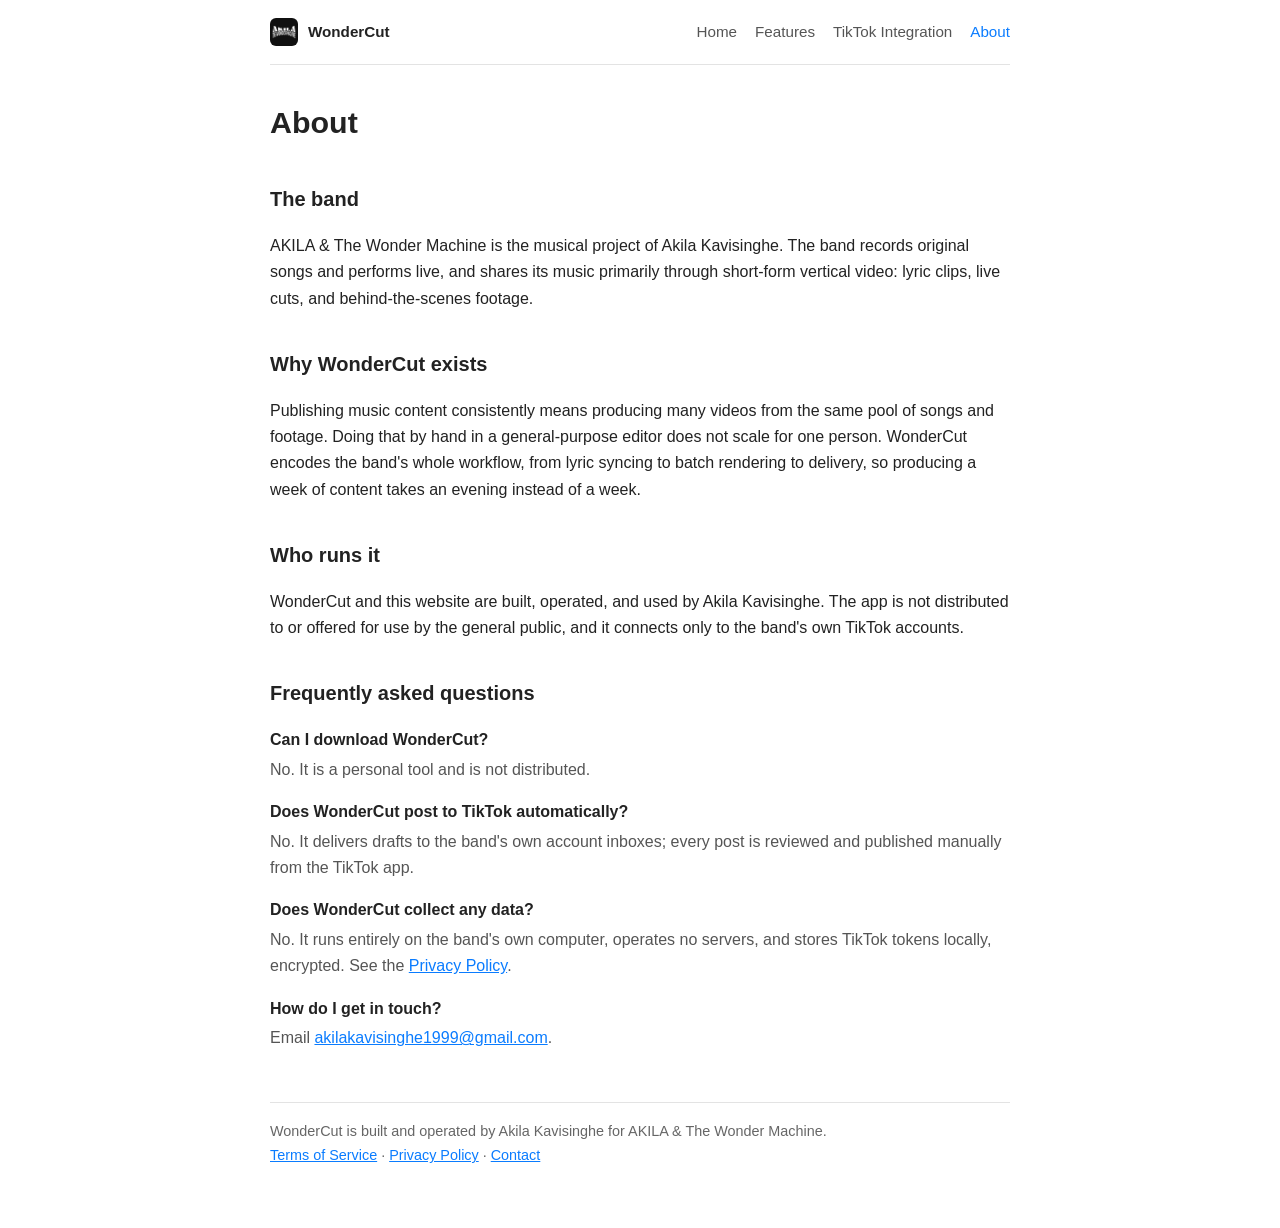
==== about/index.html @ bc845788 "WonderCut site: home, features, TikTok integration, about, terms, privacy Co-Authored-By: Claude Opu" ====
<!doctype html>
<html lang="en">
<head>
  <meta charset="utf-8" />
  <meta name="viewport" content="width=device-width, initial-scale=1" />
  <title>WonderCut</title>
  <link rel="stylesheet" href="../style.css" />
  <link rel="icon" href="../icon.png" />
</head>
<body>
  <nav>
    <a class="brand" href="../"><img src="../icon.png" alt="" />WonderCut</a>
    <a href="../">Home</a>
    <a href="../features/">Features</a>
    <a href="../tiktok-integration/">TikTok Integration</a>
    <a href="../about/" class="active">About</a>
  </nav>

  <h1>About</h1>

  <h2>The band</h2>
  <p>AKILA &amp; The Wonder Machine is the musical project of Akila Kavisinghe. The band records
  original songs and performs live, and shares its music primarily through short-form vertical
  video: lyric clips, live cuts, and behind-the-scenes footage.</p>

  <h2>Why WonderCut exists</h2>
  <p>Publishing music content consistently means producing many videos from the same pool of songs
  and footage. Doing that by hand in a general-purpose editor does not scale for one person.
  WonderCut encodes the band's whole workflow, from lyric syncing to batch rendering to delivery, so
  producing a week of content takes an evening instead of a week.</p>

  <h2>Who runs it</h2>
  <p>WonderCut and this website are built, operated, and used by Akila Kavisinghe. The app is not
  distributed to or offered for use by the general public, and it connects only to the band's own
  TikTok accounts.</p>

  <h2>Frequently asked questions</h2>
  <dl>
    <dt>Can I download WonderCut?</dt>
    <dd>No. It is a personal tool and is not distributed.</dd>
    <dt>Does WonderCut post to TikTok automatically?</dt>
    <dd>No. It delivers drafts to the band's own account inboxes; every post is reviewed and
    published manually from the TikTok app.</dd>
    <dt>Does WonderCut collect any data?</dt>
    <dd>No. It runs entirely on the band's own computer, operates no servers, and stores TikTok
    tokens locally, encrypted. See the <a href="../privacy-policy/">Privacy Policy</a>.</dd>
    <dt>How do I get in touch?</dt>
    <dd>Email <a href="mailto:akilakavisinghe1999@gmail.com">akilakavisinghe1999@gmail.com</a>.</dd>
  </dl>

  <footer>
    WonderCut is built and operated by Akila Kavisinghe for AKILA &amp; The Wonder Machine.<br />
    <a href="../terms-of-service/">Terms of Service</a> &middot;
    <a href="../privacy-policy/">Privacy Policy</a> &middot;
    <a href="mailto:akilakavisinghe1999@gmail.com">Contact</a>
  </footer>
</body>
</html>
---- style.css ----
* { box-sizing: border-box; }
body {
  font-family: -apple-system, BlinkMacSystemFont, "Segoe UI", sans-serif;
  max-width: 780px; margin: 0 auto; padding: 0 20px 60px;
  line-height: 1.65; color: #222; background: #fff;
}
nav {
  display: flex; flex-wrap: wrap; gap: 4px 18px; align-items: center;
  padding: 18px 0; margin-bottom: 32px; border-bottom: 1px solid #e3e3e3;
}
nav .brand { display: flex; align-items: center; gap: 10px; font-weight: 700; margin-right: auto; color: inherit; text-decoration: none; }
nav .brand img { width: 28px; height: 28px; border-radius: 6px; }
nav a { color: #555; text-decoration: none; font-size: 0.95em; }
nav a:hover, nav a.active { color: #0a7cff; }
h1 { font-size: 1.9em; margin: 0.4em 0 0.3em; }
h2 { font-size: 1.25em; margin-top: 1.8em; }
h3 { font-size: 1.05em; margin-top: 1.4em; }
.tagline { color: #666; font-size: 1.12em; margin-top: 0; }
.hero { display: flex; gap: 24px; align-items: center; margin: 30px 0; }
.hero img { width: 96px; height: 96px; border-radius: 20px; flex-shrink: 0; }
.card-grid { display: grid; grid-template-columns: repeat(auto-fit, minmax(220px, 1fr)); gap: 14px; margin: 20px 0; }
.card { border: 1px solid #e3e3e3; border-radius: 10px; padding: 14px 16px; }
.card h3 { margin: 0 0 6px; }
.card p { margin: 0; font-size: 0.93em; color: #555; }
.step { display: flex; gap: 14px; margin: 14px 0; }
.step .n {
  flex-shrink: 0; width: 28px; height: 28px; border-radius: 50%;
  background: #0a7cff; color: #fff; font-weight: 700; font-size: 0.9em;
  display: flex; align-items: center; justify-content: center; margin-top: 2px;
}
dl dt { font-weight: 600; margin-top: 1em; }
dl dd { margin: 0.2em 0 0; color: #555; }
code { background: #f2f2f2; padding: 1px 5px; border-radius: 4px; font-size: 0.9em; }
footer { margin-top: 3.5em; padding-top: 1.2em; border-top: 1px solid #e3e3e3; font-size: 0.9em; color: #666; }
footer a { color: #0a7cff; }
a { color: #0a7cff; }
@media (prefers-color-scheme: dark) {
  body { background: #111; color: #ddd; }
  nav { border-bottom-color: #2c2c2c; }
  nav a { color: #aaa; }
  .tagline, .card p, dl dd, footer { color: #999; }
  .card, footer { border-color: #2c2c2c; }
  nav { border-color: #2c2c2c; }
  code { background: #222; }
}
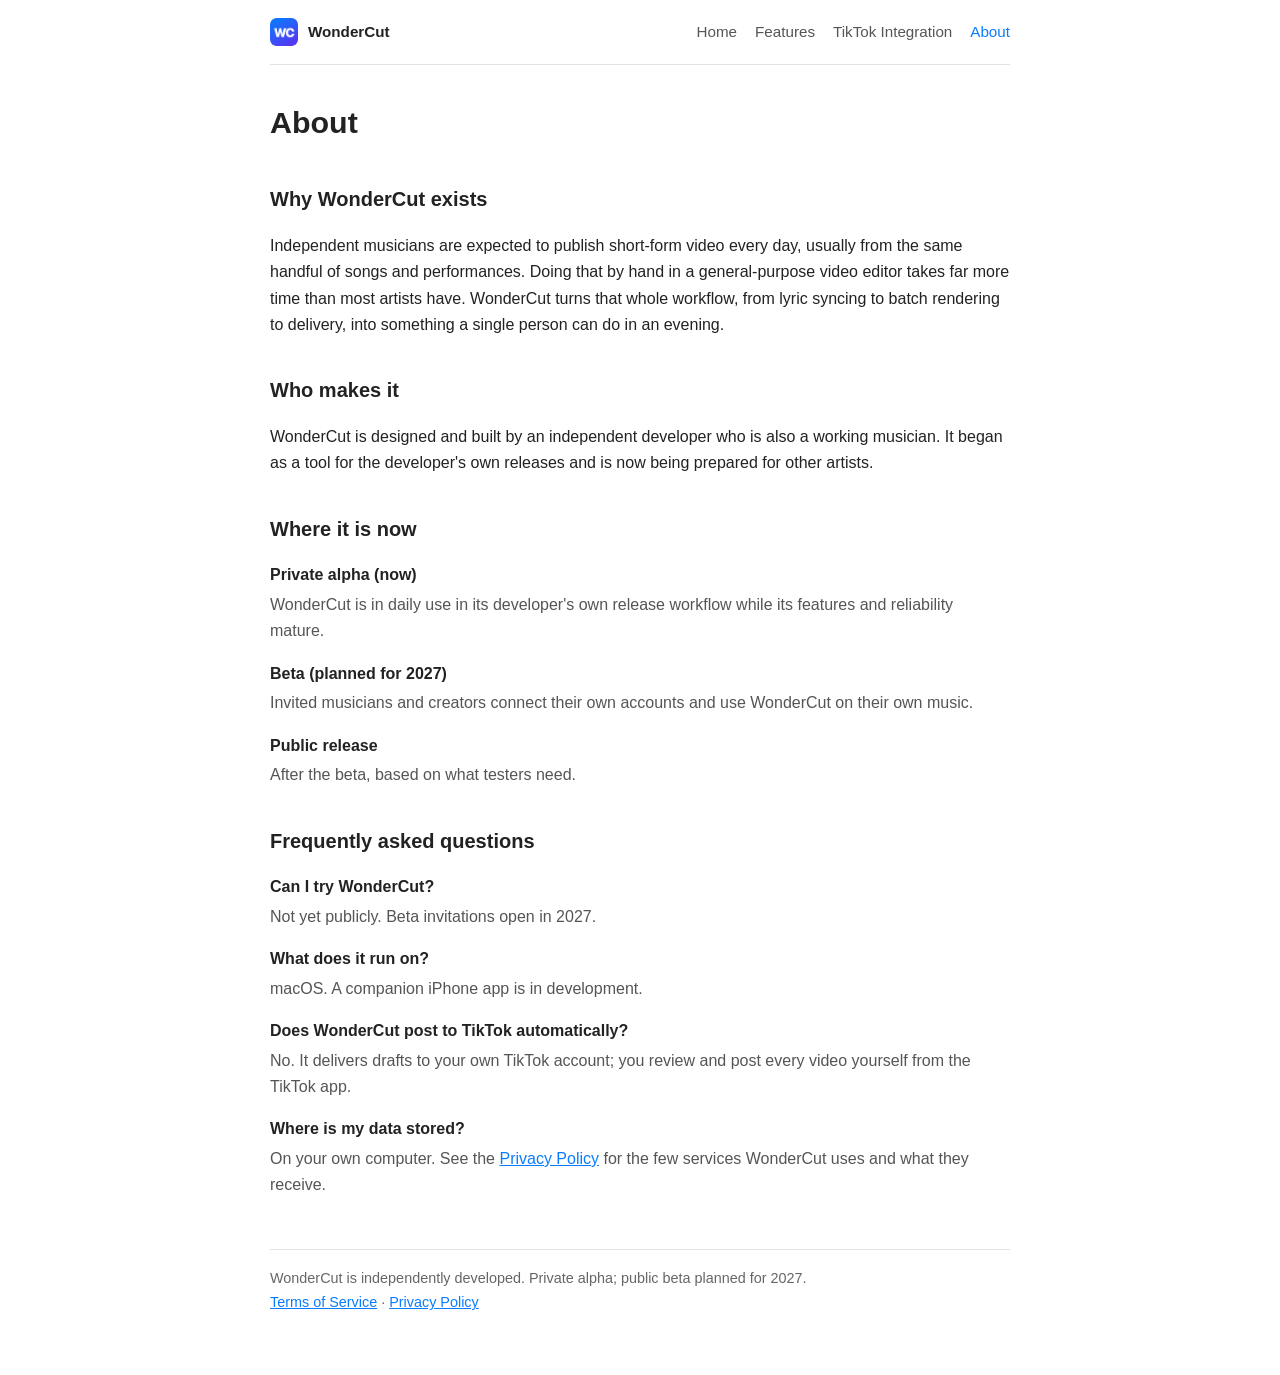
==== commit 432a6f92: "Present WonderCut as a product for musicians in private alpha (beta 2027) Separate from the band's i" ====
--- a/about/index.html
+++ b/about/index.html
@@ -3,7 +3,7 @@
 <head>
   <meta charset="utf-8" />
   <meta name="viewport" content="width=device-width, initial-scale=1" />
-  <title>WonderCut</title>
+  <title>About — WonderCut</title>
   <link rel="stylesheet" href="../style.css" />
   <link rel="icon" href="../icon.png" />
 </head>
@@ -18,41 +18,46 @@
 
   <h1>About</h1>
 
-  <h2>The band</h2>
-  <p>AKILA &amp; The Wonder Machine is the musical project of Akila Kavisinghe. The band records
-  original songs and performs live, and shares its music primarily through short-form vertical
-  video: lyric clips, live cuts, and behind-the-scenes footage.</p>
+  <h2>Why WonderCut exists</h2>
+  <p>Independent musicians are expected to publish short-form video every day, usually from the same
+  handful of songs and performances. Doing that by hand in a general-purpose video editor takes far
+  more time than most artists have. WonderCut turns that whole workflow, from lyric syncing to batch
+  rendering to delivery, into something a single person can do in an evening.</p>
 
-  <h2>Why WonderCut exists</h2>
-  <p>Publishing music content consistently means producing many videos from the same pool of songs
-  and footage. Doing that by hand in a general-purpose editor does not scale for one person.
-  WonderCut encodes the band's whole workflow, from lyric syncing to batch rendering to delivery, so
-  producing a week of content takes an evening instead of a week.</p>
+  <h2>Who makes it</h2>
+  <p>WonderCut is designed and built by an independent developer who is also a working musician. It
+  began as a tool for the developer's own releases and is now being prepared for other artists.</p>
 
-  <h2>Who runs it</h2>
-  <p>WonderCut and this website are built, operated, and used by Akila Kavisinghe. The app is not
-  distributed to or offered for use by the general public, and it connects only to the band's own
-  TikTok accounts.</p>
+  <h2>Where it is now</h2>
+  <dl>
+    <dt>Private alpha (now)</dt>
+    <dd>WonderCut is in daily use in its developer's own release workflow while its features and
+    reliability mature.</dd>
+    <dt>Beta (planned for 2027)</dt>
+    <dd>Invited musicians and creators connect their own accounts and use WonderCut on their own
+    music.</dd>
+    <dt>Public release</dt>
+    <dd>After the beta, based on what testers need.</dd>
+  </dl>
 
   <h2>Frequently asked questions</h2>
   <dl>
-    <dt>Can I download WonderCut?</dt>
-    <dd>No. It is a personal tool and is not distributed.</dd>
+    <dt>Can I try WonderCut?</dt>
+    <dd>Not yet publicly. Beta invitations open in 2027.</dd>
+    <dt>What does it run on?</dt>
+    <dd>macOS. A companion iPhone app is in development.</dd>
     <dt>Does WonderCut post to TikTok automatically?</dt>
-    <dd>No. It delivers drafts to the band's own account inboxes; every post is reviewed and
-    published manually from the TikTok app.</dd>
-    <dt>Does WonderCut collect any data?</dt>
-    <dd>No. It runs entirely on the band's own computer, operates no servers, and stores TikTok
-    tokens locally, encrypted. See the <a href="../privacy-policy/">Privacy Policy</a>.</dd>
-    <dt>How do I get in touch?</dt>
-    <dd>Email <a href="mailto:akilakavisinghe1999@gmail.com">akilakavisinghe1999@gmail.com</a>.</dd>
+    <dd>No. It delivers drafts to your own TikTok account; you review and post every video yourself
+    from the TikTok app.</dd>
+    <dt>Where is my data stored?</dt>
+    <dd>On your own computer. See the <a href="../privacy-policy/">Privacy Policy</a> for the few
+    services WonderCut uses and what they receive.</dd>
   </dl>
 
   <footer>
-    WonderCut is built and operated by Akila Kavisinghe for AKILA &amp; The Wonder Machine.<br />
+    WonderCut is independently developed. Private alpha; public beta planned for 2027.<br />
     <a href="../terms-of-service/">Terms of Service</a> &middot;
-    <a href="../privacy-policy/">Privacy Policy</a> &middot;
-    <a href="mailto:akilakavisinghe1999@gmail.com">Contact</a>
+    <a href="../privacy-policy/">Privacy Policy</a>
   </footer>
 </body>
 </html>
--- a/style.css
+++ b/style.css
@@ -34,7 +34,9 @@
 footer { margin-top: 3.5em; padding-top: 1.2em; border-top: 1px solid #e3e3e3; font-size: 0.9em; color: #666; }
 footer a { color: #0a7cff; }
 a { color: #0a7cff; }
+.notice { border: 1px solid #b9d8ff; background: #f0f7ff; border-radius: 10px; padding: 12px 16px; }
 @media (prefers-color-scheme: dark) {
+  .notice { border-color: #1d3d66; background: #0c1a2c; }
   body { background: #111; color: #ddd; }
   nav { border-bottom-color: #2c2c2c; }
   nav a { color: #aaa; }
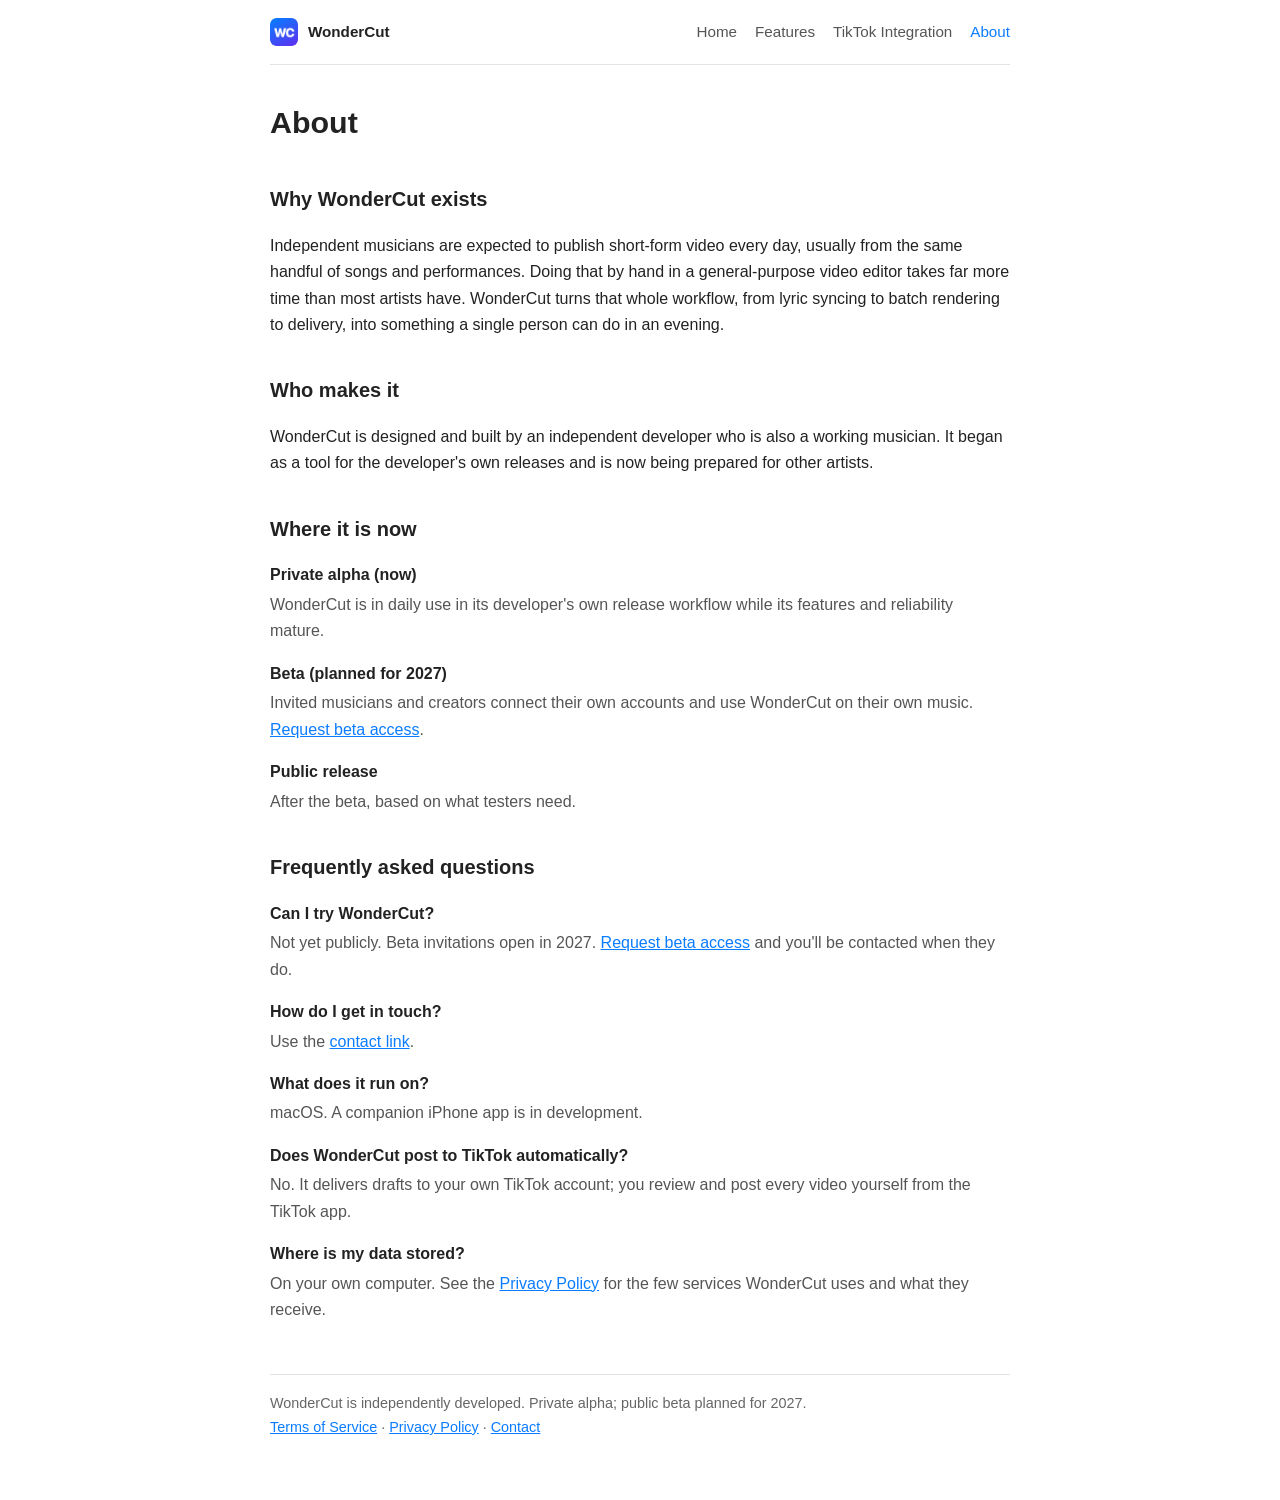
==== commit d9e34114: "Contact links that keep the address off the page; hide the site from search engines The address is a" ====
--- a/about/index.html
+++ b/about/index.html
@@ -3,6 +3,8 @@
 <head>
   <meta charset="utf-8" />
   <meta name="viewport" content="width=device-width, initial-scale=1" />
+  <!-- Not for search engines: keep this site out of every index. -->
+  <meta name="robots" content="noindex, nofollow, noarchive, nosnippet, noimageindex" />
   <title>About — WonderCut</title>
   <link rel="stylesheet" href="../style.css" />
   <link rel="icon" href="../icon.png" />
@@ -35,7 +37,7 @@
     reliability mature.</dd>
     <dt>Beta (planned for 2027)</dt>
     <dd>Invited musicians and creators connect their own accounts and use WonderCut on their own
-    music.</dd>
+    music. <a data-contact data-subject="WonderCut beta access">Request beta access</a>.</dd>
     <dt>Public release</dt>
     <dd>After the beta, based on what testers need.</dd>
   </dl>
@@ -43,7 +45,10 @@
   <h2>Frequently asked questions</h2>
   <dl>
     <dt>Can I try WonderCut?</dt>
-    <dd>Not yet publicly. Beta invitations open in 2027.</dd>
+    <dd>Not yet publicly. Beta invitations open in 2027. <a data-contact data-subject="WonderCut beta access">Request beta access</a> and you'll be contacted
+    when they do.</dd>
+    <dt>How do I get in touch?</dt>
+    <dd>Use the <a data-contact data-subject="WonderCut">contact link</a>.</dd>
     <dt>What does it run on?</dt>
     <dd>macOS. A companion iPhone app is in development.</dd>
     <dt>Does WonderCut post to TikTok automatically?</dt>
@@ -57,7 +62,9 @@
   <footer>
     WonderCut is independently developed. Private alpha; public beta planned for 2027.<br />
     <a href="../terms-of-service/">Terms of Service</a> &middot;
-    <a href="../privacy-policy/">Privacy Policy</a>
+    <a href="../privacy-policy/">Privacy Policy</a> &middot;
+    <a data-contact data-subject="WonderCut">Contact</a>
   </footer>
+  <script src="../contact.js" defer></script>
 </body>
 </html>
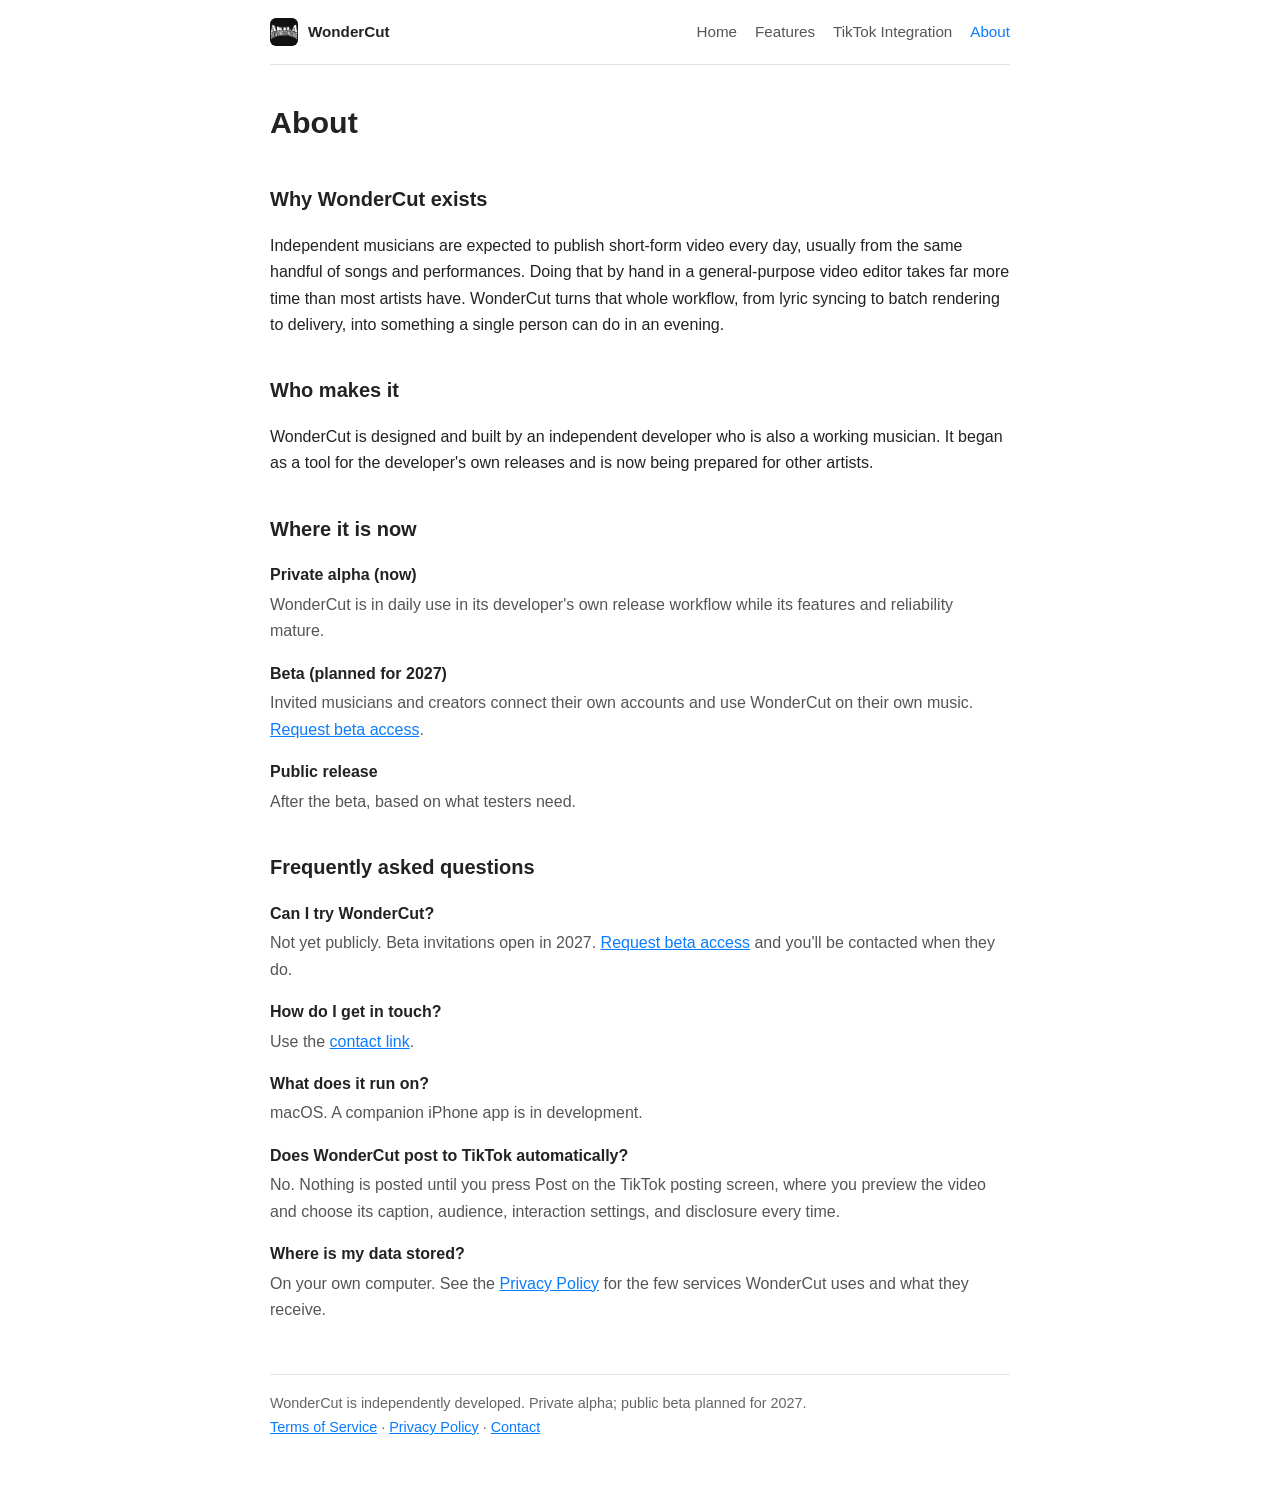
==== commit cd0bc969: "Describe TikTok Direct Post; use the Akila The Wonder Machine logo Co-Authored-By: Claude Opus 5.5 <" ====
--- a/about/index.html
+++ b/about/index.html
@@ -52,8 +52,8 @@
     <dt>What does it run on?</dt>
     <dd>macOS. A companion iPhone app is in development.</dd>
     <dt>Does WonderCut post to TikTok automatically?</dt>
-    <dd>No. It delivers drafts to your own TikTok account; you review and post every video yourself
-    from the TikTok app.</dd>
+    <dd>No. Nothing is posted until you press Post on the TikTok posting screen, where you preview the
+    video and choose its caption, audience, interaction settings, and disclosure every time.</dd>
     <dt>Where is my data stored?</dt>
     <dd>On your own computer. See the <a href="../privacy-policy/">Privacy Policy</a> for the few
     services WonderCut uses and what they receive.</dd>
--- a/style.css
+++ b/style.css
@@ -9,7 +9,7 @@
   padding: 18px 0; margin-bottom: 32px; border-bottom: 1px solid #e3e3e3;
 }
 nav .brand { display: flex; align-items: center; gap: 10px; font-weight: 700; margin-right: auto; color: inherit; text-decoration: none; }
-nav .brand img { width: 28px; height: 28px; border-radius: 6px; }
+nav .brand img { width: 28px; height: 28px; border-radius: 6px; background: #111; }
 nav a { color: #555; text-decoration: none; font-size: 0.95em; }
 nav a:hover, nav a.active { color: #0a7cff; }
 h1 { font-size: 1.9em; margin: 0.4em 0 0.3em; }
@@ -17,7 +17,7 @@
 h3 { font-size: 1.05em; margin-top: 1.4em; }
 .tagline { color: #666; font-size: 1.12em; margin-top: 0; }
 .hero { display: flex; gap: 24px; align-items: center; margin: 30px 0; }
-.hero img { width: 96px; height: 96px; border-radius: 20px; flex-shrink: 0; }
+.hero img { width: 96px; height: 96px; border-radius: 20px; flex-shrink: 0; background: #111; }
 .card-grid { display: grid; grid-template-columns: repeat(auto-fit, minmax(220px, 1fr)); gap: 14px; margin: 20px 0; }
 .card { border: 1px solid #e3e3e3; border-radius: 10px; padding: 14px 16px; }
 .card h3 { margin: 0 0 6px; }
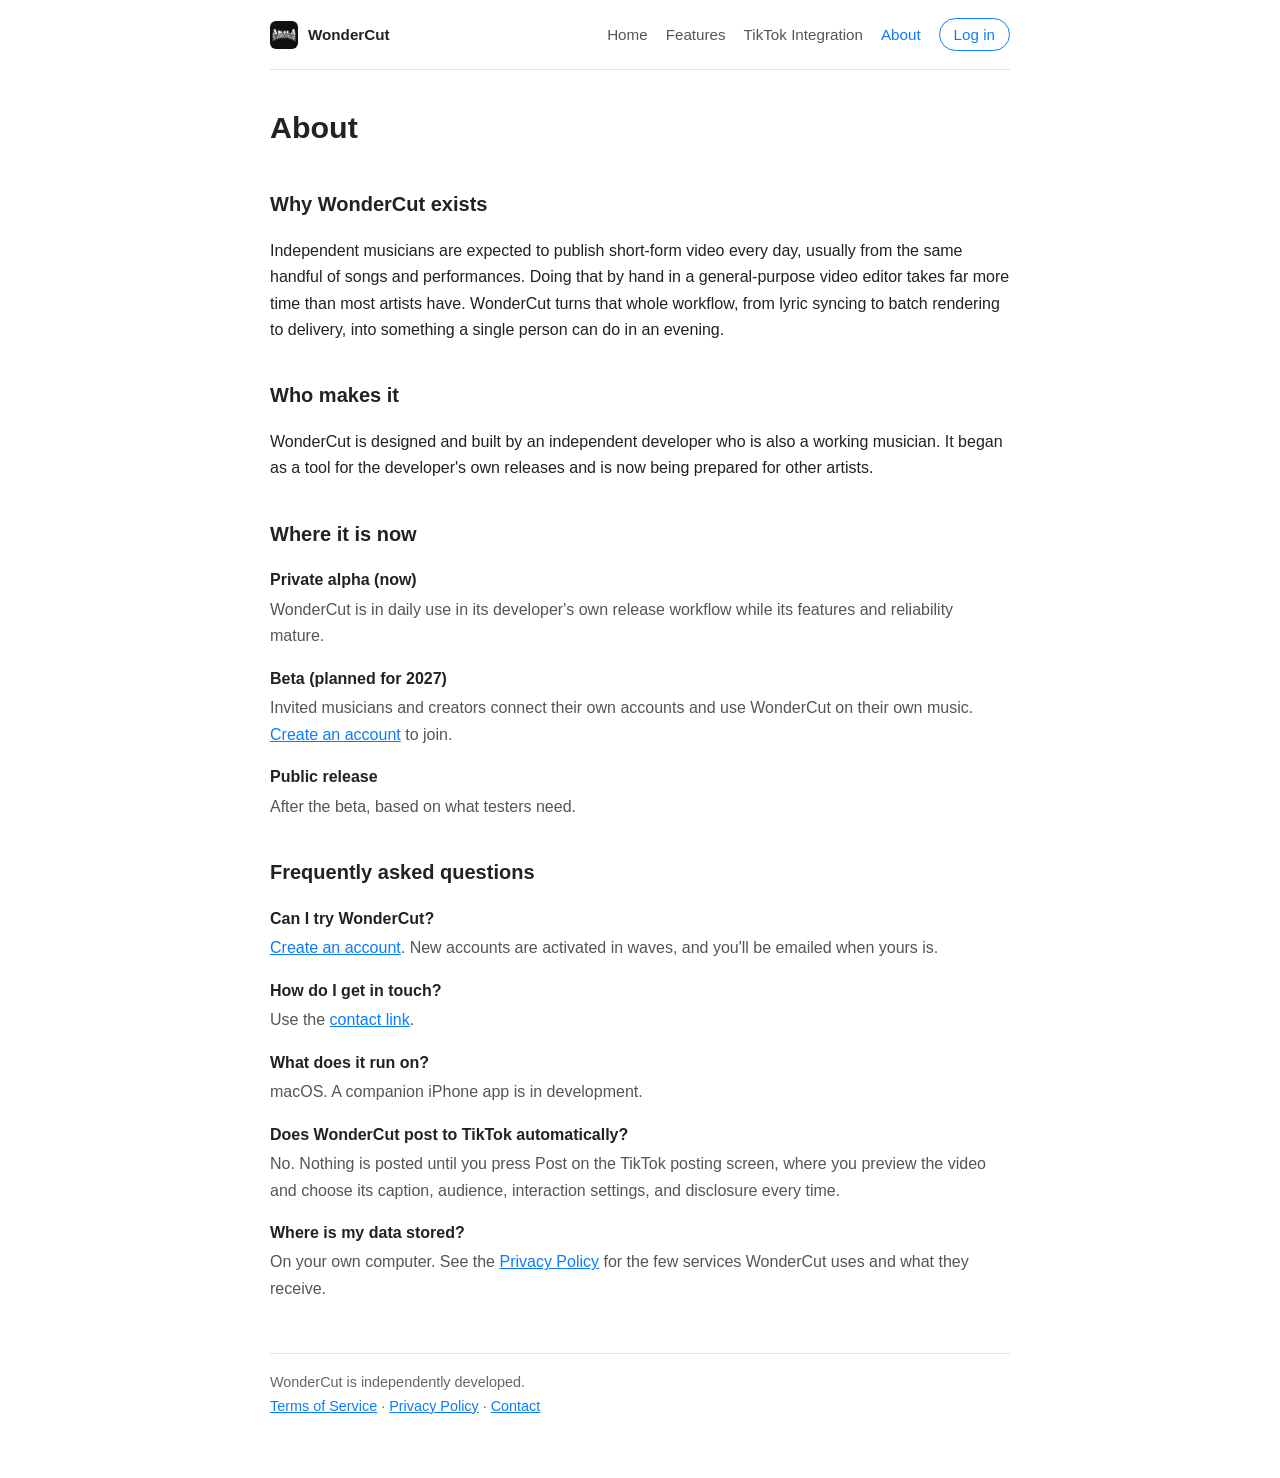
==== commit a3fd2720: "Add accounts: log in, sign up and account pages; login entry point on every page TikTok review needs" ====
--- a/about/index.html
+++ b/about/index.html
@@ -1,5 +1,5 @@
 <!doctype html>
-<html lang="en">
+<html lang="en" data-root="../">
 <head>
   <meta charset="utf-8" />
   <meta name="viewport" content="width=device-width, initial-scale=1" />
@@ -16,6 +16,7 @@
     <a href="../features/">Features</a>
     <a href="../tiktok-integration/">TikTok Integration</a>
     <a href="../about/" class="active">About</a>
+    <a href="../login/" class="nav-button" data-auth-nav>Log in</a>
   </nav>
 
   <h1>About</h1>
@@ -37,7 +38,7 @@
     reliability mature.</dd>
     <dt>Beta (planned for 2027)</dt>
     <dd>Invited musicians and creators connect their own accounts and use WonderCut on their own
-    music. <a data-contact data-subject="WonderCut beta access">Request beta access</a>.</dd>
+    music. <a href="../signup/">Create an account</a> to join.</dd>
     <dt>Public release</dt>
     <dd>After the beta, based on what testers need.</dd>
   </dl>
@@ -45,8 +46,8 @@
   <h2>Frequently asked questions</h2>
   <dl>
     <dt>Can I try WonderCut?</dt>
-    <dd>Not yet publicly. Beta invitations open in 2027. <a data-contact data-subject="WonderCut beta access">Request beta access</a> and you'll be contacted
-    when they do.</dd>
+    <dd><a href="../signup/">Create an account</a>. New accounts are activated in waves, and you'll
+    be emailed when yours is.</dd>
     <dt>How do I get in touch?</dt>
     <dd>Use the <a data-contact data-subject="WonderCut">contact link</a>.</dd>
     <dt>What does it run on?</dt>
@@ -60,11 +61,12 @@
   </dl>
 
   <footer>
-    WonderCut is independently developed. Private alpha; public beta planned for 2027.<br />
+    WonderCut is independently developed.<br />
     <a href="../terms-of-service/">Terms of Service</a> &middot;
     <a href="../privacy-policy/">Privacy Policy</a> &middot;
     <a data-contact data-subject="WonderCut">Contact</a>
   </footer>
   <script src="../contact.js" defer></script>
+  <script src="../auth.js" defer></script>
 </body>
 </html>
--- a/style.css
+++ b/style.css
@@ -35,7 +35,36 @@
 footer a { color: #0a7cff; }
 a { color: #0a7cff; }
 .notice { border: 1px solid #b9d8ff; background: #f0f7ff; border-radius: 10px; padding: 12px 16px; }
+nav a.nav-button { border: 1px solid #0a7cff; color: #0a7cff; border-radius: 999px; padding: 3px 14px; }
+nav a.nav-button:hover { background: #0a7cff; color: #fff; }
+.cta { display: flex; flex-wrap: wrap; gap: 10px; margin: 18px 0 8px; }
+.button, button {
+  display: inline-block; font: inherit; font-weight: 600; cursor: pointer; text-decoration: none;
+  background: #0a7cff; color: #fff; border: 1px solid #0a7cff; border-radius: 8px; padding: 8px 18px;
+}
+.button.secondary, button.secondary { background: transparent; color: #0a7cff; }
+button.danger { background: #d93025; border-color: #d93025; }
+button:disabled { opacity: 0.6; cursor: default; }
+.auth-box { max-width: 420px; margin: 10px auto 0; }
+.auth-box h1 { line-height: 1.25; }
+.auth-form { display: flex; flex-direction: column; gap: 14px; margin: 22px 0; }
+.auth-form.inline { max-width: 360px; }
+.auth-form label { display: flex; flex-direction: column; gap: 4px; font-weight: 600; font-size: 0.93em; }
+.auth-form label.check { flex-direction: row; align-items: flex-start; gap: 8px; font-weight: 400; }
+.auth-form label.check input { margin-top: 5px; }
+.auth-form input[type=email], .auth-form input[type=password], .auth-form input[type=text] {
+  font: inherit; font-weight: 400; padding: 9px 11px; border: 1px solid #ccc; border-radius: 8px;
+  background: #fff; color: inherit;
+}
+.auth-form .hint { font-weight: 400; color: #777; font-size: 0.9em; }
+.form-error { color: #d93025; margin: 0; min-height: 0; }
+.form-error:empty { display: none; }
+.fine { font-size: 0.88em; color: #666; }
+dl.acct { display: grid; grid-template-columns: max-content 1fr; gap: 6px 20px; }
+dl.acct dt, dl.acct dd { margin: 0; }
 @media (prefers-color-scheme: dark) {
+  .auth-form input[type=email], .auth-form input[type=password], .auth-form input[type=text] { background: #1a1a1a; border-color: #333; }
+  .fine, .auth-form .hint { color: #999; }
   .notice { border-color: #1d3d66; background: #0c1a2c; }
   body { background: #111; color: #ddd; }
   nav { border-bottom-color: #2c2c2c; }
